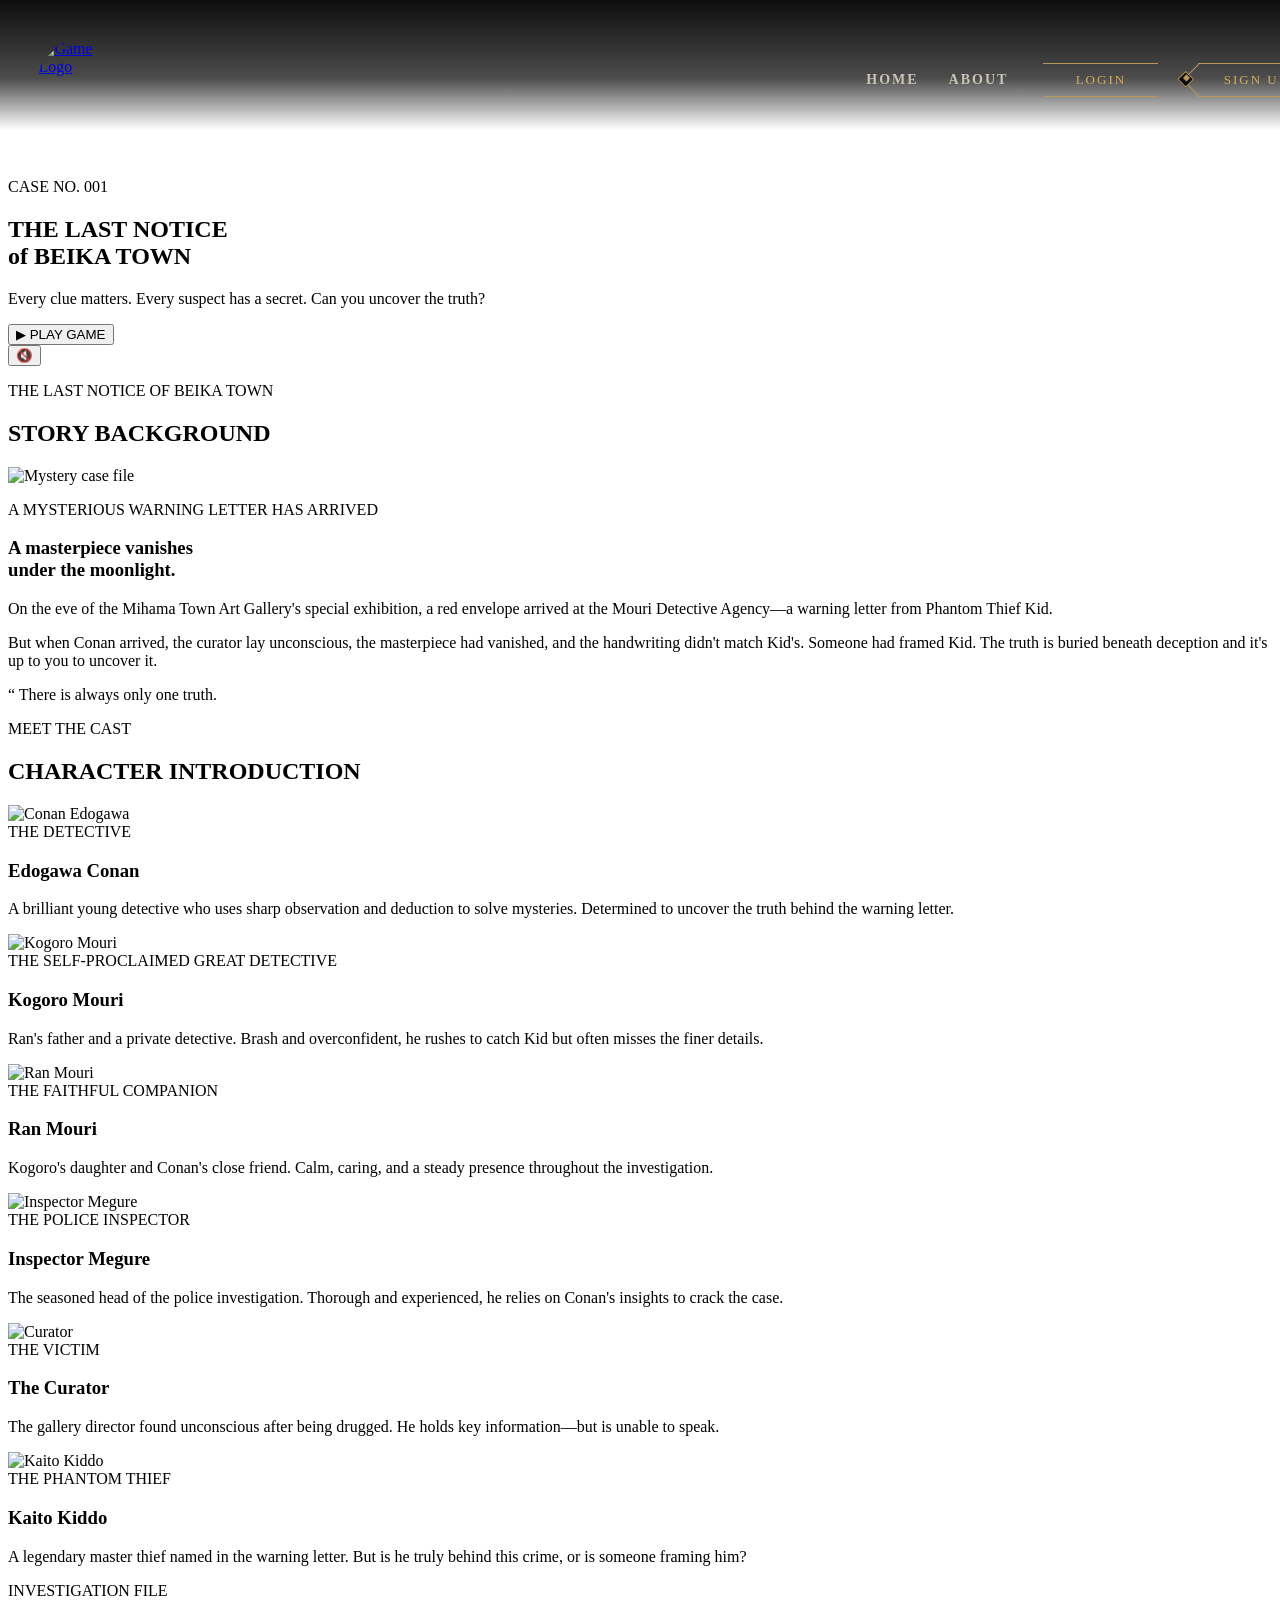
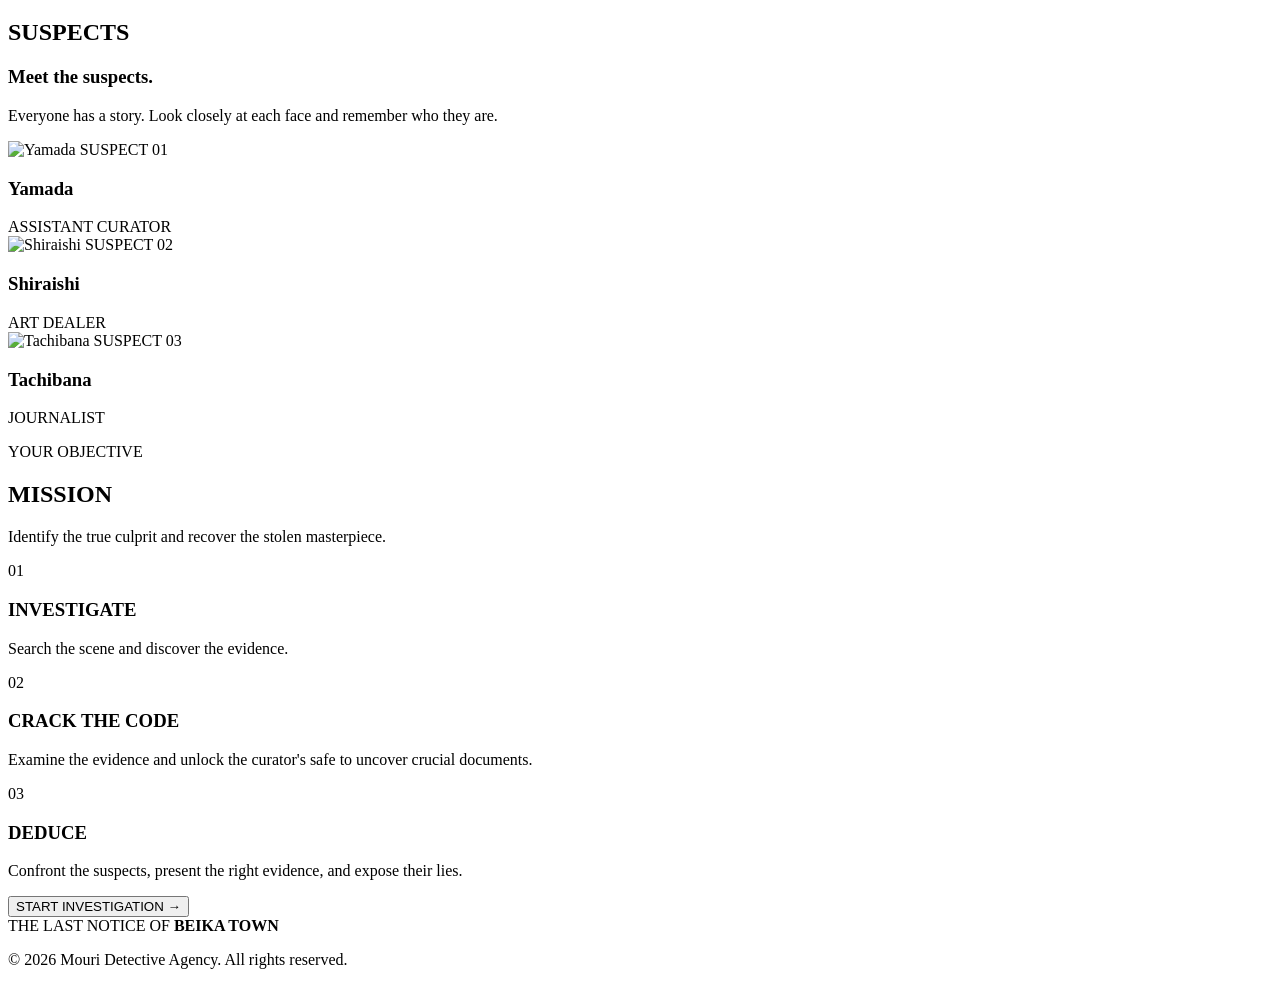
==== index.html @ ea70631b "Remove navigation header and add header.js script Removed the navigation header section and added a " ====
<!DOCTYPE html>
<html lang="en">
<head>
    <meta charset="UTF-8">
    <meta name="viewport" content="width=device-width, initial-scale=1.0">

    <title>The Last Notice of Beika Town | Home</title>

    <link rel="stylesheet" href="style.css">
</head>

<body>
    <div id="header"></div>

    <!-- ================= HERO / BANNER ================= -->

    <main id="home">

        <section class="hero">

            <!-- ================= HERO VIDEO ================= -->

            <video class="hero-video" autoplay muted loop playsinline>
                <source src="assets/Home/banner.mp4" type="video/mp4">
                Your browser does not support the video tag.
            </video>

            <!-- Dark overlay so text remains readable -->
            <div class="hero-overlay"></div>


            <!-- ================= HERO CONTENT ================= -->

            <div class="hero-content">

                <p class="case-number">
                    CASE NO. 001
                </p>

                <h1>
                    THE LAST NOTICE<br>
                    <span>of BEIKA TOWN</span>
                </h1>

                <p class="hero-description">
                    Every clue matters. Every suspect has a secret.
                    Can you uncover the truth?
                </p>

                <button class="play-button" id="playButton">
                    <span class="play-icon">▶</span>
                    PLAY GAME
                </button>

            </div>

            <!-- SOUND BUTTON -->
                <button class="sound-button" id="soundButton">
                    🔇
                </button>
        </section>


        <!-- ================= ABOUT / STORY ================= -->

        <section class="story section" id="about">

            <div class="section-heading">
                <div>
                    <p>THE LAST NOTICE OF BEIKA TOWN</p>
                    <h2>STORY BACKGROUND</h2>
                </div>
            </div>

            <div class="story-content">

                 <div class="story-image">
                    <img
                        src="assets/Home/Letter.png"
                        alt="Mystery case file"
                    >
                </div>

                <div class="story-text">

                    <p class="eyebrow">
                        A MYSTERIOUS WARNING LETTER HAS ARRIVED
                    </p>

                    <h3>
                        A masterpiece vanishes<br>
                        under the moonlight.
                    </h3>

                    <p>
                        On the eve of the Mihama Town Art Gallery's special exhibition, a red envelope arrived at the Mouri Detective Agency—a warning letter from Phantom Thief Kid.                     </p>

                    <p>
                        But when Conan arrived, the curator lay unconscious, the masterpiece had vanished, and the handwriting didn't match Kid's.
                        Someone had framed Kid. The truth is buried beneath deception and it's up to you to uncover it.
                    </p>

                    <p class="highlight">
                        <span>“</span>
                        There is always only one truth.
                    </p>

                </div>

            </div>

        </section>


        <!-- ================= CHARACTERS ================= -->

        <section class="characters section" id="characters">

            <div class="section-heading">
                <div>
                    <p>MEET THE CAST</p>
                    <h2>CHARACTER INTRODUCTION</h2>
                </div>
            </div>


            <div class="character-grid">

                <article class="character-card main-character">

                    <div class="character-image">
                        <img src="assets/Home/conan.webp" alt="Conan Edogawa">
                    </div>

                    <div class="character-info">
                        <span class="role">THE DETECTIVE</span>
                        <h3>Edogawa Conan</h3>

                        <p>
                            A brilliant young detective who uses sharp observation and deduction to solve mysteries. Determined to uncover the truth behind the warning letter.
                        </p>
                    </div>

                </article>


                <article class="character-card">

                    <div class="character-image">
                        <img src="assets/Home/mouri.webp" alt="Kogoro Mouri">
                    </div>

                    <div class="character-info">
                        <span class="role">THE SELF-PROCLAIMED GREAT DETECTIVE</span>
                        <h3>Kogoro Mouri</h3>

                        <p>
                            Ran's father and a private detective. Brash and overconfident, he rushes to catch Kid but often misses the finer details.
                        </p>
                    </div>

                </article>


                <article class="character-card">

                    <div class="character-image">
                        <img src="assets/Home/ran.webp" alt="Ran Mouri">
                    </div>

                    <div class="character-info">
                        <span class="role">THE FAITHFUL COMPANION</span>
                        <h3>Ran Mouri</h3>

                        <p>
                            Kogoro's daughter and Conan's close friend. Calm, caring, and a steady presence throughout the investigation.
                        </p>
                    </div>

                </article>

            </div>

            <div class="character-grid">

                <article class="character-card main-character">

                    <div class="character-image">
                        <img src="assets/Home/megure.webp" alt="Inspector Megure">
                    </div>

                    <div class="character-info">
                        <span class="role">THE POLICE INSPECTOR</span>
                        <h3>Inspector Megure</h3>

                        <p>
                            The seasoned head of the police investigation. Thorough and experienced, he relies on Conan's insights to crack the case.
                        </p>
                    </div>

                </article>


                <article class="character-card">

                    <div class="character-image">
                        <img src="assets/Home/curator.jpg" alt="Curator">
                    </div>

                    <div class="character-info">
                        <span class="role">THE VICTIM</span>
                        <h3>The Curator</h3>

                        <p>
                            The gallery director found unconscious after being drugged. He holds key information—but is unable to speak.
                        </p>
                    </div>

                </article>


                <article class="character-card">

                    <div class="character-image">
                        <img src="assets/Home/kaito.jpg" alt="Kaito Kiddo">
                    </div>

                    <div class="character-info">
                        <span class="role">THE PHANTOM THIEF</span>
                        <h3>Kaito Kiddo</h3>

                        <p>
                            A legendary master thief named in the warning letter. But is he truly behind this crime, or is someone framing him?
                        </p>
                    </div>

                </article>

            </div>

        </section>
        
        <!-- ================= SUSPECTS ================= -->

        <section class="suspects section" id="suspects">

            <div class="section-heading">

                <div>
                    <p>INVESTIGATION FILE</p>
                    <h2>SUSPECTS</h2>
                </div>
            </div>

            <div class="suspect-intro">
                <h3>Meet the suspects.</h3>

                <p>
                    Everyone has a story. Look closely at each face
                    and remember who they are.
                </p>
            </div>

            <div class="suspect-grid">

                <!-- SUSPECT 01 -->
                <article class="suspect-card">
                    <div class="suspect-photo">
                        <img src="assets/Home/yamada.jpg" alt="Yamada">
                        <span class="suspect-number">SUSPECT 01</span>
                    </div>

                    <div class="suspect-info">
                        <h3>Yamada</h3>
                        <span class="suspect-role">ASSISTANT CURATOR</span>
                    </div>
                </article>


                <!-- SUSPECT 02 -->
                <article class="suspect-card">
                    <div class="suspect-photo">
                        <img src="assets/Home/shirashi.jpg" alt="Shiraishi">
                        <span class="suspect-number">SUSPECT 02</span>
                    </div>

                    <div class="suspect-info">
                        <h3>Shiraishi</h3>
                        <span class="suspect-role">ART DEALER</span>
                    </div>
                </article>


                <!-- SUSPECT 03 -->
                <article class="suspect-card">
                    <div class="suspect-photo">
                        <img src="assets/Home/tachibana.jpg" alt="Tachibana">
                        <span class="suspect-number">SUSPECT 03</span>
                    </div>

                    <div class="suspect-info">
                        <h3>Tachibana</h3>
                        <span class="suspect-role">JOURNALIST</span>
                    </div>
                </article>

            </div>

        </section>

        <!-- ================= MISSION ================= -->

        <section class="mission section" id="mission">

            <div class="mission-overlay"></div>

            <div class="mission-content">

                <div class="section-heading centered">
                    <div>
                        <p>YOUR OBJECTIVE</p>
                        <h2>MISSION</h2>
                    </div>
                </div>

                <p class="mission-intro">
                    Identify the true culprit and recover the stolen masterpiece.
                </p>


                <div class="mission-steps">

                    <div class="mission-step">
                        <div class="step-number">01</div>
                        <h3>INVESTIGATE</h3>
                        <p>
                            Search the scene and discover the evidence.
                        </p>
                    </div>

                    <div class="mission-step">
                        <div class="step-number">02</div>
                        <h3>CRACK THE CODE</h3>
                        <p>
                            Examine the evidence and unlock the curator's safe to uncover crucial documents. 
                        </p>
                    </div>

                    <div class="mission-step">
                        <div class="step-number">03</div>
                        <h3>DEDUCE</h3>
                        <p>
                            Confront the suspects, present the right evidence, and expose their lies.
                        </p>
                    </div>

                </div>


                <button class="mission-play" id="missionPlay">
                    START INVESTIGATION
                    <span>→</span>
                </button>

            </div>

        </section>

    </main>


    <!-- ================= FOOTER ================= -->

    <footer>

        <div class="footer-logo">
            THE LAST NOTICE OF <strong>BEIKA TOWN</strong>
        </div>

        <p class="copyright">
            &copy; 2026 Mouri Detective Agency. All rights reserved.
        </p>

    </footer>


    <script src="Components/header.js"></script>
    <script src="script.js"></script>

</body>
</html>
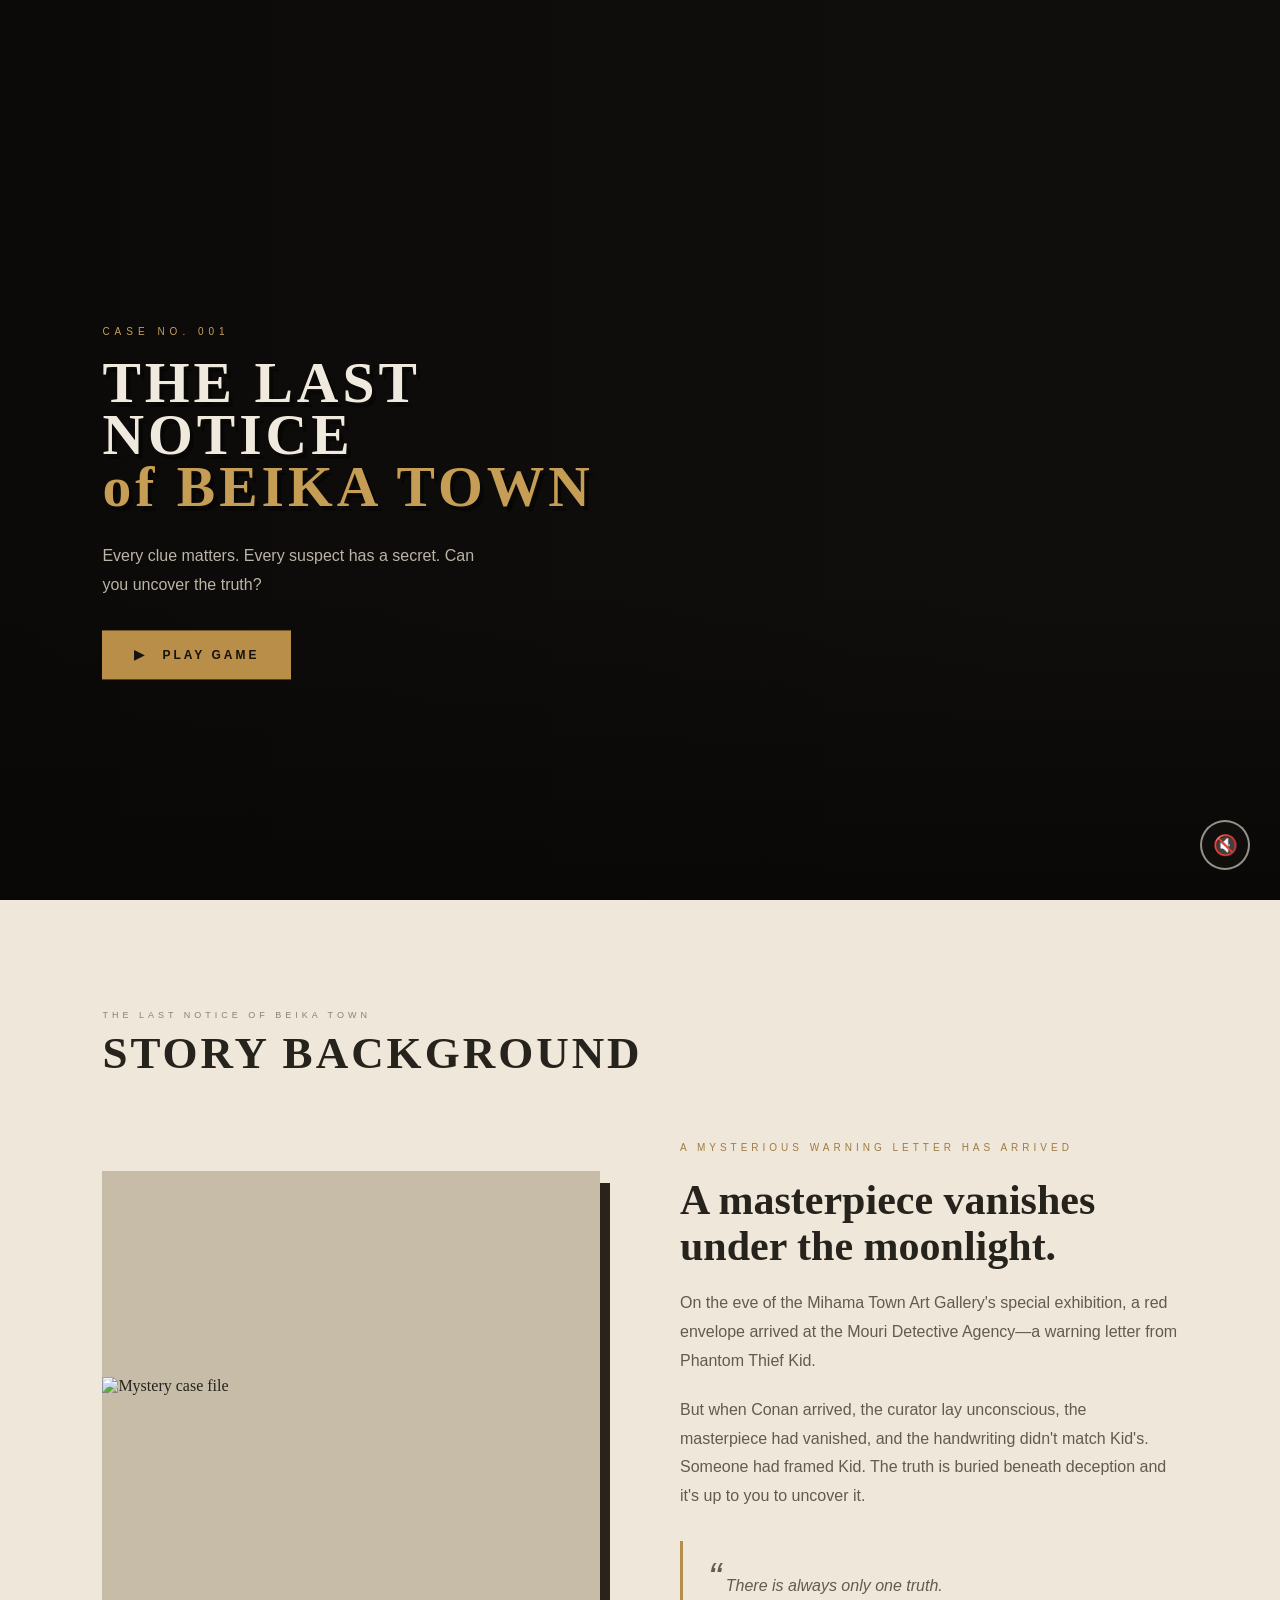
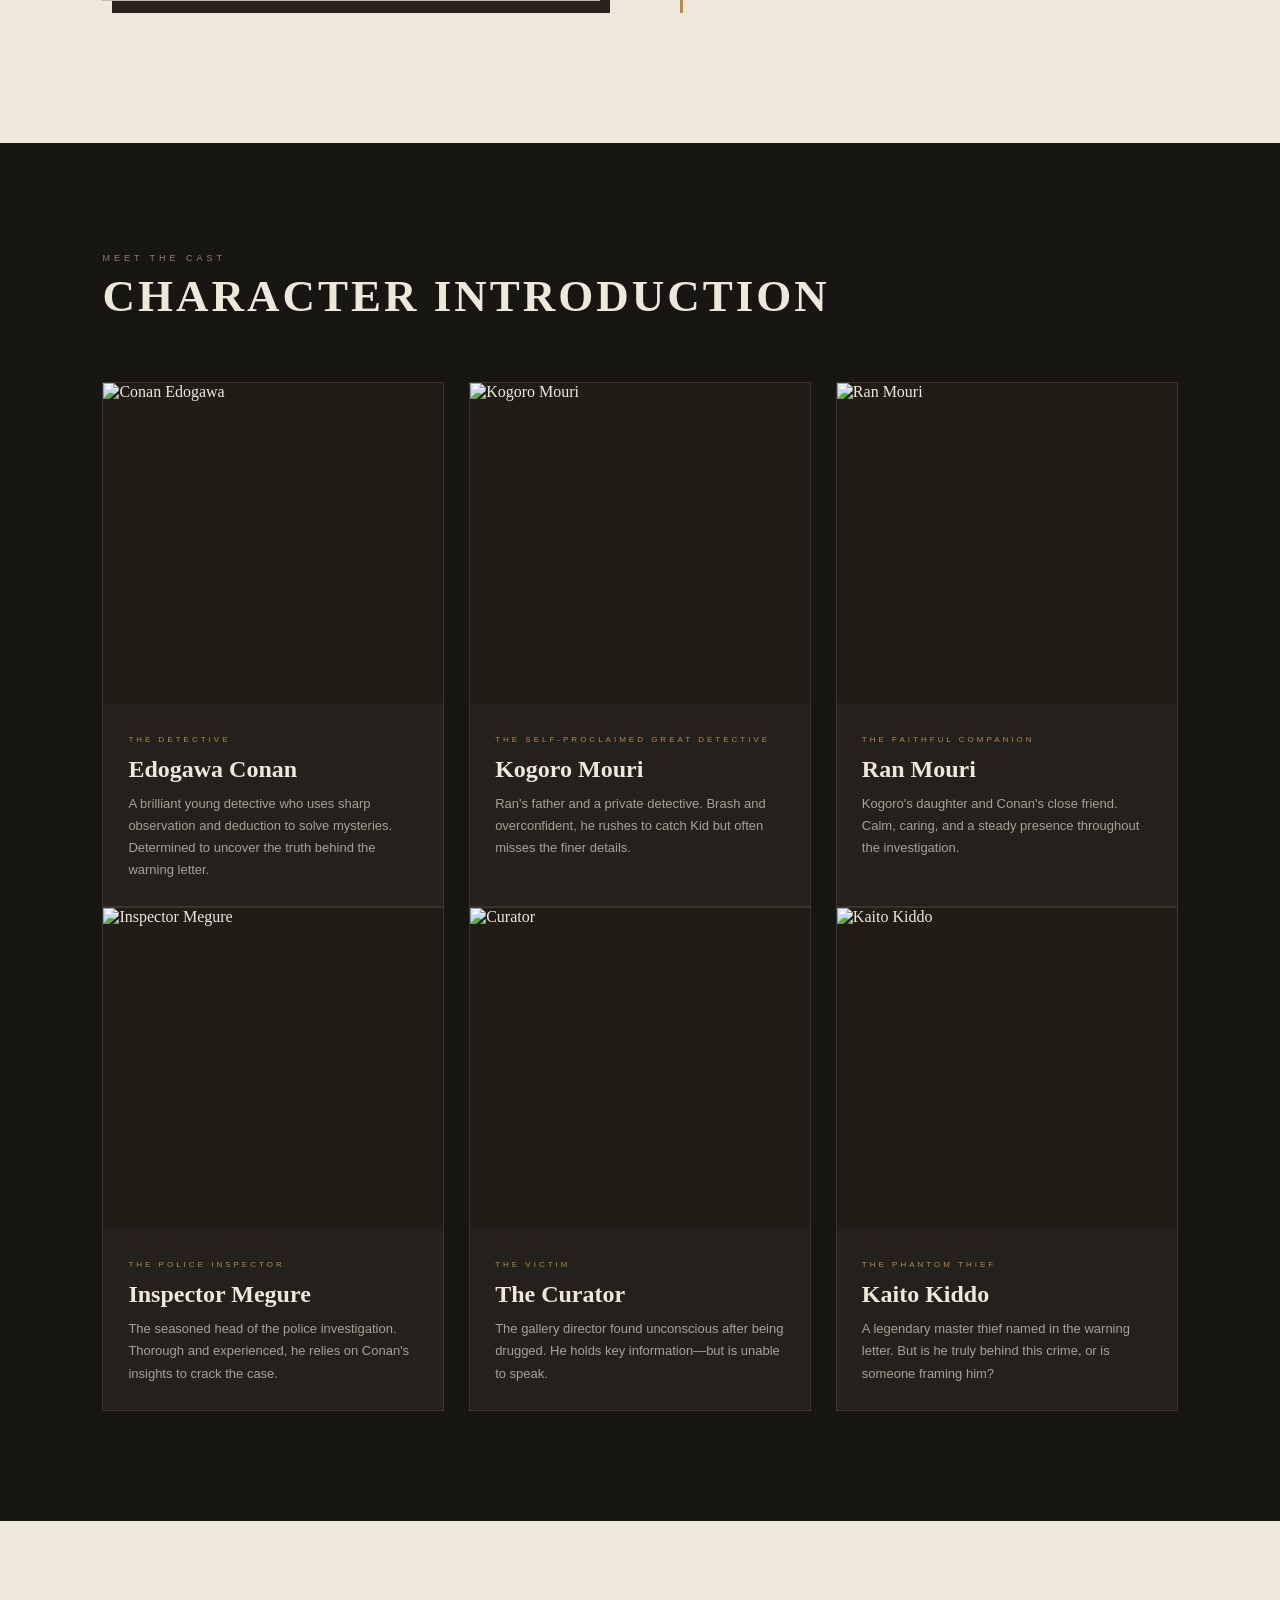
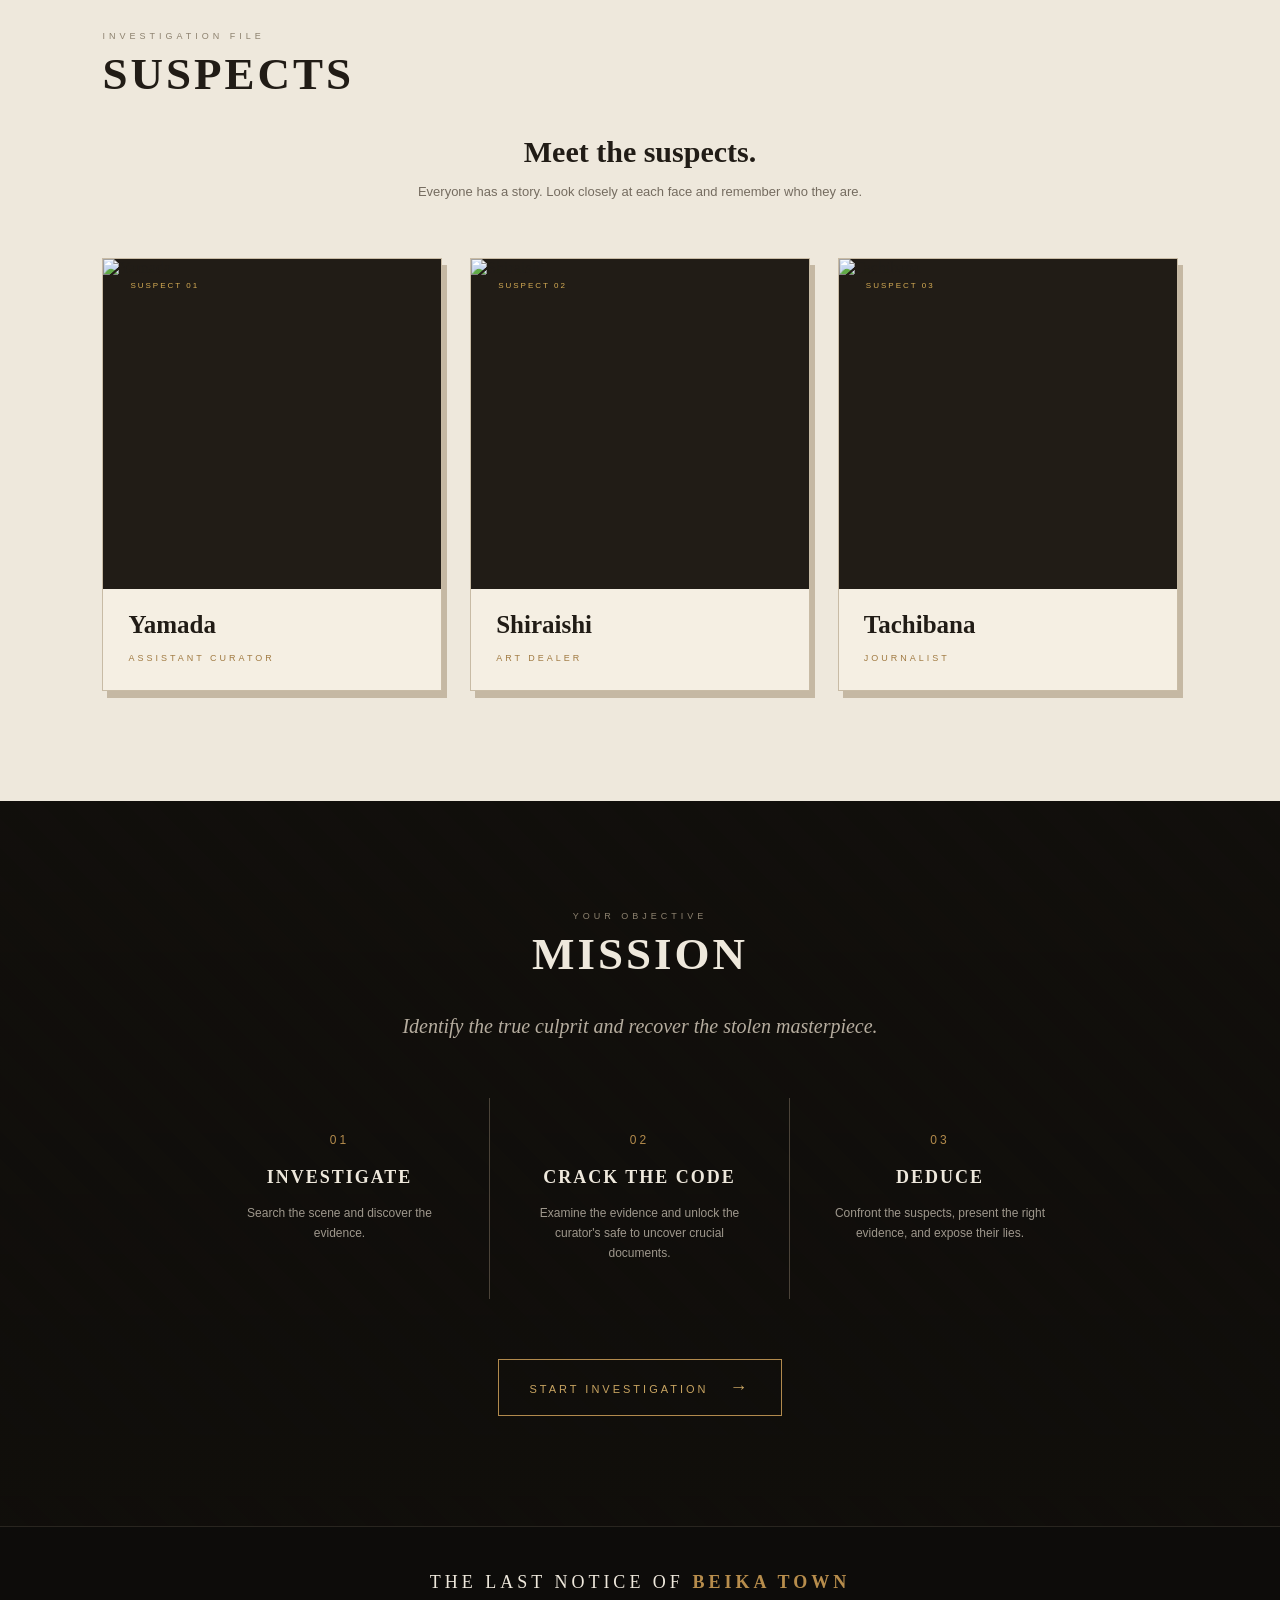
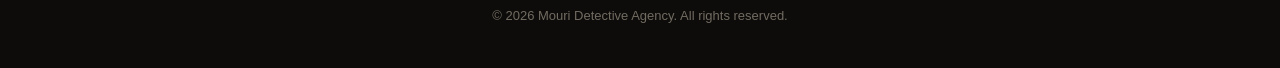
==== commit c57d09e4: "Add files via upload" ====
--- a/index.html
+++ b/index.html
@@ -55,7 +55,11 @@
             </div>
 
             <!-- SOUND BUTTON -->
-                <button class="sound-button" id="soundButton">
+                <button
+                    class="sound-button"
+                    id="soundButton"
+                    type="button"
+                    aria-label="Turn sound on">
                     🔇
                 </button>
         </section>
--- a/style.css
+++ b/style.css
@@ -0,0 +1,1058 @@
+/* =====================================================
+   GENERAL
+===================================================== */
+
+* {
+    margin: 0;
+    padding: 0;
+    box-sizing: border-box;
+}
+
+html {
+    scroll-behavior: smooth;
+}
+
+body {
+    font-family: Georgia, "Times New Roman", serif;
+    background: #11100e;
+    color: #eee8dc;
+}
+
+button,
+a {
+    font-family: inherit;
+}
+
+a {
+    text-decoration: none;
+    color: inherit;
+}
+
+
+/* =====================================================
+   HERO VIDEO BANNER
+===================================================== */
+
+.hero {
+    position: relative;
+
+    width: 100%;
+    height: 100vh;
+    min-height: 700px;
+
+    overflow: hidden;
+
+    background: #11100E;
+}
+
+
+/* VIDEO */
+
+.hero-video {
+    position: absolute;
+
+    top: 0;
+    left: 0;
+
+    width: 100%;
+    height: 100%;
+
+    object-fit: cover;
+
+    z-index: 0;
+}
+
+
+/* DARK OVERLAY */
+
+.hero-overlay {
+    position: absolute;
+
+    inset: 0;
+
+    background:
+        linear-gradient(
+            90deg,
+            rgba(10, 9, 7, 0.90) 0%,
+            rgba(10, 9, 7, 0.65) 20%,
+            rgba(10, 9, 7, 0.25) 80%
+        );
+
+    z-index: 1;
+}
+
+
+/* ADDITIONAL BOTTOM SHADOW */
+
+.hero::after {
+    content: "";
+
+    position: absolute;
+
+    left: 0;
+    right: 0;
+    bottom: 0;
+
+    height: 35%;
+
+    background:
+        linear-gradient(
+            transparent,
+            rgba(8, 7, 5, 0.85)
+        );
+
+    z-index: 2;
+
+    pointer-events: none;
+}
+
+/* =====================================================
+   SOUND BUTTON
+===================================================== */
+
+.sound-button {
+    position: absolute;
+
+    right: 30px;
+    bottom: 30px;
+
+    width: 50px;
+    height: 50px;
+
+    border: 2px solid rgba(238, 232, 220, 0.6);
+    border-radius: 50%;
+
+    background: rgba(17, 16, 14, 0.85);
+
+    color: #EEE8DC;
+
+    font-size: 20px;
+
+    cursor: pointer;
+
+    display: flex;
+    align-items: center;
+    justify-content: center;
+
+    z-index: 20;
+
+    pointer-events: auto;
+
+    transition:
+        background 0.3s ease,
+        border-color 0.3s ease,
+        transform 0.3s ease;
+}
+
+.sound-button:hover {
+    background: #B18A4D;
+
+    border-color: #B18A4D;
+
+    transform: scale(1.08);
+}
+
+.sound-button:active {
+    transform: scale(0.95);
+}
+
+/* =====================================================
+   HERO CONTENT
+===================================================== */
+
+.hero-content {
+    position: absolute;
+
+    left: 8%;
+    top: 50%;
+
+    transform: translateY(-35%);
+
+    max-width: 500px;
+
+    z-index: 5;
+}
+
+.case-number {
+    font-family: Arial, sans-serif;
+
+    font-size: 10px;
+    letter-spacing: 5px;
+
+    color: #c3a260;
+
+    margin-bottom: 20px;
+}
+
+.hero h1 {
+    font-size: clamp(30px, 4.5vw, 80px);
+
+    line-height: 0.9;
+
+    letter-spacing: 4px;
+
+    color: #f0e9dd;
+
+    text-shadow: 4px 5px 0 rgba(0,0,0,0.4);
+}
+
+.hero h1 span {
+    color: #c69d54;
+}
+
+.hero-description {
+    max-width: 400px;
+
+    margin: 30px 0;
+
+    font-family: Arial, sans-serif;
+
+    line-height: 1.8;
+
+    color: #bcb4a6;
+}
+
+.play-button {
+    display: flex;
+    align-items: center;
+    gap: 15px;
+
+    padding: 17px 32px;
+
+    background: #b98e48;
+
+    border: none;
+
+    color: #15120e;
+
+    font-family: Arial, sans-serif;
+
+    font-size: 12px;
+    font-weight: bold;
+
+    letter-spacing: 3px;
+
+    cursor: pointer;
+
+    transition: 0.3s;
+}
+
+.play-button:hover {
+    background: #e0bb73;
+
+    transform: translateY(-4px);
+
+    box-shadow: 0 10px 25px rgba(0,0,0,0.4);
+}
+
+.play-icon {
+    font-size: 13px;
+}
+
+
+
+/* =====================================================
+   GENERAL SECTIONS
+===================================================== */
+
+.section {
+    padding: 110px 8%;
+}
+
+.story {
+    background: #eee7da;
+
+    color: #26221c;
+}
+
+.characters {
+    background: #181613;
+}
+
+.mission {
+    position: relative;
+
+    background:
+        linear-gradient(
+            rgba(15,13,10,0.9),
+            rgba(15,13,10,0.95)
+        ),
+        repeating-linear-gradient(
+            45deg,
+            #27221b,
+            #27221b 20px,
+            #211c16 20px,
+            #211c16 40px
+        );
+}
+
+.section-heading {
+    display: flex;
+    align-items: center;
+    gap: 20px;
+
+    margin-bottom: 60px;
+}
+
+.section-heading > span {
+    font-family: Arial, sans-serif;
+
+    font-size: 13px;
+    letter-spacing: 3px;
+
+    color: #ad8749;
+}
+
+.section-heading p {
+    font-family: Arial, sans-serif;
+
+    font-size: 9px;
+    letter-spacing: 4px;
+
+    color: #8d826f;
+
+    margin-bottom: 7px;
+}
+
+.section-heading h2 {
+    font-size: clamp(28px, 4vw, 45px);
+
+    letter-spacing: 3px;
+}
+
+
+/* =====================================================
+   STORY
+===================================================== */
+
+.story-content {
+    display: grid;
+
+    grid-template-columns: 1fr 1fr;
+
+    gap: 80px;
+
+    align-items: center;
+}
+
+.story-image {
+    position: relative;
+
+    min-height: 430px;
+
+    display: flex;
+    align-items: center;
+    justify-content: center;
+
+    background:
+        repeating-linear-gradient(
+            0deg,
+            #c7bca8,
+            #c7bca8 2px,
+            #c3b7a1 3px,
+            #c3b7a1 4px
+        );
+
+    box-shadow: 10px 12px 0 #29231c;
+}
+
+
+.story-image {
+    position: relative;
+
+    width: 100%;
+    min-height: 430px;
+
+    display: flex;
+    align-items: center;
+    justify-content: center;
+
+    background: #c7bca8;
+
+    overflow: hidden;
+
+    box-shadow: 10px 12px 0 #29231c;
+}
+
+.story-image img {
+    width: 100%;
+    height: 100%;
+
+    max-height: 500px;
+
+    object-fit: cover;
+
+    display: block;
+
+    transition: transform 0.5s ease;
+}
+
+.story-image:hover img {
+    transform: scale(1.03);
+}
+
+.story-text .eyebrow {
+    font-family: Arial, sans-serif;
+
+    font-size: 10px;
+
+    letter-spacing: 4px;
+
+    color: #a17b43;
+}
+
+.story-text h3 {
+    margin: 20px 0;
+
+    font-size: 42px;
+
+    line-height: 1.1;
+}
+
+.story-text > p {
+    margin-bottom: 20px;
+
+    font-family: Arial, sans-serif;
+
+    line-height: 1.8;
+
+    color: #625b50;
+}
+
+.highlight {
+    margin-top: 30px;
+
+    padding-left: 25px;
+
+    border-left: 3px solid #b58d4d;
+
+    font-style: italic;
+}
+
+.highlight span {
+    font-size: 40px;
+}
+
+
+/* =====================================================
+   CHARACTERS
+===================================================== */
+
+.character-grid {
+    display: grid;
+
+    grid-template-columns: repeat(3, 1fr);
+
+    gap: 25px;
+}
+
+.character-card {
+    background: #24211d;
+
+    border: 1px solid #39342d;
+
+    transition: 0.3s;
+}
+
+.character-card:hover {
+    transform: translateY(-8px);
+
+    border-color: #a9854b;
+}
+
+.character-image {
+    width: 100%;
+    height: 320px;
+
+    overflow: hidden;
+
+    background: #211C16;
+}
+
+.character-image img {
+    width: 100%;
+    height: 100%;
+
+    display: block;
+
+    object-fit: cover;
+
+    transition: transform 0.5s ease;
+}
+
+
+/* Hover effect */
+
+.character-card:hover .character-image img {
+    transform: scale(1.05);
+}
+
+.character-symbol {
+    margin-top: 20px;
+
+    font-size: 65px;
+
+    color: #b18b50;
+}
+
+.character-info {
+    padding: 25px;
+}
+
+.character-info .role {
+    font-family: Arial, sans-serif;
+
+    font-size: 8px;
+
+    letter-spacing: 3px;
+
+    color: #b18a4e;
+}
+
+.character-info h3 {
+    margin: 10px 0;
+
+    font-size: 24px;
+}
+
+.character-info p {
+    font-family: Arial, sans-serif;
+
+    font-size: 13px;
+
+    line-height: 1.7;
+
+    color: #a8a097;
+}
+
+/* =====================================================
+   SUSPECTS
+===================================================== */
+
+.suspects {
+    background: #eee8dc;
+    color: #211c16;
+}
+
+.suspect-intro {
+    max-width: 600px;
+    margin: -25px auto 55px;
+    text-align: center;
+}
+
+.suspect-intro h3 {
+    font-size: 30px;
+    margin-bottom: 12px;
+}
+
+.suspect-intro p {
+    font-family: Arial, sans-serif;
+    font-size: 13px;
+    line-height: 1.7;
+    color: #756c60;
+}
+
+.suspect-grid {
+    display: grid;
+    grid-template-columns: repeat(3, 1fr);
+    gap: 28px;
+}
+
+.suspect-card {
+    position: relative;
+    background: #f5efe3;
+    border: 1px solid #c8bba5;
+    box-shadow: 5px 7px 0 #c5b8a3;
+    transition: transform 0.3s ease, box-shadow 0.3s ease;
+}
+
+.suspect-card:hover {
+    transform: translateY(-8px) rotate(-1deg);
+    box-shadow: 8px 14px 0 #b5a78f;
+}
+
+.suspect-photo {
+    position: relative;
+    width: 100%;
+    height: 330px;
+    overflow: hidden;
+    background: #211c16;
+}
+
+.suspect-photo img {
+    width: 100%;
+    height: 100%;
+    display: block;
+    object-fit: cover;
+    filter: grayscale(15%);
+    transition: transform 0.5s ease, filter 0.5s ease;
+}
+
+.suspect-card:hover .suspect-photo img {
+    transform: scale(1.05);
+    filter: grayscale(0%);
+}
+
+.suspect-number {
+    position: absolute;
+    top: 15px;
+    left: 15px;
+    padding: 7px 12px;
+    background: #211c16;
+    color: #d7ad55;
+    font-family: Arial, sans-serif;
+    font-size: 8px;
+    letter-spacing: 2px;
+}
+
+.suspect-info {
+    padding: 22px 25px 25px;
+}
+
+.suspect-info h3 {
+    margin-bottom: 8px;
+    font-size: 25px;
+}
+
+.suspect-role {
+    font-family: Arial, sans-serif;
+    font-size: 9px;
+    letter-spacing: 3px;
+    color: #a17b43;
+}
+
+/* =====================================================
+   MISSION
+===================================================== */
+
+.mission {
+    min-height: 700px;
+
+    display: flex;
+    align-items: center;
+    justify-content: center;
+
+    text-align: center;
+}
+
+.mission-content {
+    position: relative;
+
+    z-index: 2;
+
+    width: 100%;
+}
+
+.centered {
+    justify-content: center;
+}
+
+.mission-intro {
+    margin-top: -25px;
+    margin-bottom: 60px;
+
+    font-size: 20px;
+
+    font-style: italic;
+
+    color: #b6ad9f;
+}
+
+.mission-steps {
+    display: grid;
+
+    grid-template-columns: repeat(3, 1fr);
+
+    max-width: 900px;
+
+    margin: 0 auto 60px;
+}
+
+.mission-step {
+    padding: 35px;
+
+    border-right: 1px solid #4b4338;
+}
+
+.mission-step:last-child {
+    border-right: none;
+}
+
+.step-number {
+    margin-bottom: 20px;
+
+    font-family: Arial, sans-serif;
+
+    font-size: 12px;
+
+    letter-spacing: 3px;
+
+    color: #b38b4c;
+}
+
+.mission-step h3 {
+    margin-bottom: 15px;
+
+    font-size: 18px;
+
+    letter-spacing: 2px;
+}
+
+.mission-step p {
+    font-family: Arial, sans-serif;
+
+    font-size: 12px;
+
+    line-height: 1.7;
+
+    color: #9e978c;
+}
+
+.mission-play {
+    padding: 17px 30px;
+
+    background: transparent;
+
+    border: 1px solid #b18a4d;
+
+    color: #c8a461;
+
+    font-family: Arial, sans-serif;
+
+    font-size: 11px;
+
+    letter-spacing: 3px;
+
+    cursor: pointer;
+
+    transition: 0.3s;
+}
+
+.mission-play span {
+    margin-left: 15px;
+
+    font-size: 18px;
+}
+
+.mission-play:hover {
+    background: #b18a4d;
+
+    color: #15120f;
+}
+
+
+/* =====================================================
+   FOOTER
+===================================================== */
+
+footer {
+    padding: 45px 8%;
+
+    text-align: center;
+
+    background: #0d0c0a;
+
+    border-top: 1px solid #29251f;
+}
+
+.footer-logo {
+    margin-bottom: 15px;
+
+    font-size: 18px;
+
+    letter-spacing: 4px;
+}
+
+.footer-logo strong {
+    color: #b78d4c;
+}
+
+footer p {
+    font-family: Arial, sans-serif;
+
+    font-size: 11px;
+
+    color: #716b61;
+}
+
+.copyright {
+    margin-top: 15px;
+
+    font-size: 13px;
+}
+
+
+/* =====================================================
+   RESPONSIVE
+===================================================== */
+
+@media (max-width: 1000px) {
+
+    .wall {
+        right: 3%;
+        width: 430px;
+    }
+
+    .conan-container {
+        right: 15%;
+    }
+
+    .hero-content {
+        left: 5%;
+    }
+
+    .story-content {
+        gap: 40px;
+    }
+
+}
+
+
+@media (max-width: 800px) {
+
+    .navbar nav {
+        position: absolute;
+
+        top: 78px;
+        left: 0;
+
+        width: 100%;
+
+        display: none;
+        flex-direction: column;
+
+        padding: 25px;
+
+        background: #151310;
+
+        gap: 25px;
+    }
+
+    .navbar nav.active {
+        display: flex;
+    }
+
+    .menu-toggle {
+        display: block;
+    }
+
+    .hero {
+        min-height: 950px;
+    }
+
+    .wall {
+        top: 120px;
+        right: 50%;
+
+        transform: translateX(50%);
+
+        width: 90%;
+        max-width: 500px;
+    }
+
+    .conan-container {
+        display: none;
+    }
+
+    .hero-content {
+        top: auto;
+        bottom: 80px;
+        left: 8%;
+
+        transform: none;
+
+        max-width: 85%;
+    }
+
+    .hero h1 {
+        font-size: 55px;
+    }
+
+    .note,
+    .magnifying-glass {
+        display: none;
+    }
+
+    .story-content {
+        grid-template-columns: 1fr;
+    }
+
+    .character-grid {
+        grid-template-columns: 1fr;
+    }
+
+    .mission-steps {
+        grid-template-columns: 1fr;
+    }
+
+    .mission-step {
+        border-right: none;
+
+        border-bottom: 1px solid #4b4338;
+    }
+
+    .mission-step:last-child {
+        border-bottom: none;
+    }
+
+}
+
+
+@media (max-width: 500px) {
+
+    .navbar {
+        padding: 0 5%;
+    }
+
+    .logo strong {
+        font-size: 18px;
+    }
+
+    .hero {
+        min-height: 900px;
+    }
+
+    .developer-frames {
+        gap: 8px;
+    }
+
+    .photo-placeholder {
+        height: 90px;
+
+        border-width: 4px;
+    }
+
+    .photo-frame p {
+        font-size: 7px;
+    }
+
+    .wall {
+        padding: 15px;
+
+        border-width: 6px;
+    }
+
+    .hero h1 {
+        font-size: 42px;
+    }
+
+    .hero-description {
+        font-size: 13px;
+    }
+
+    .section {
+        padding: 80px 6%;
+    }
+
+    .story-text h3 {
+        font-size: 32px;
+    }
+
+    .story-image {
+        min-height: 320px;
+    }
+
+    .document {
+        width: 75%;
+    }
+
+}
+
+@media (max-width: 768px) {
+
+    .suspects {
+        padding-left: 20px;
+        padding-right: 20px;
+    }
+
+    .suspect-intro {
+        margin: -10px auto 35px;
+        max-width: 500px;
+    }
+
+    .suspect-intro h3 {
+        font-size: 25px;
+    }
+
+    .suspect-intro p {
+        font-size: 12px;
+        line-height: 1.6;
+    }
+
+    .suspect-grid {
+        grid-template-columns: 1fr;
+        gap: 25px;
+        max-width: 450px;
+        margin: 0 auto;
+    }
+
+    .suspect-card {
+        width: 100%;
+    }
+
+    .suspect-photo {
+        height: 360px;
+    }
+
+    .suspect-info {
+        padding: 20px 22px 23px;
+    }
+
+    .suspect-info h3 {
+        font-size: 23px;
+    }
+
+    .suspect-role {
+        font-size: 8px;
+        letter-spacing: 2.5px;
+    }
+}
+
+
+@media (max-width: 480px) {
+
+    .suspects {
+        padding-left: 16px;
+        padding-right: 16px;
+    }
+
+    .suspect-intro {
+        margin-bottom: 30px;
+    }
+
+    .suspect-intro h3 {
+        font-size: 23px;
+    }
+
+    .suspect-intro p {
+        font-size: 11px;
+    }
+
+    .suspect-grid {
+        gap: 20px;
+    }
+
+    .suspect-photo {
+        height: 300px;
+    }
+
+    .suspect-number {
+        top: 12px;
+        left: 12px;
+        padding: 6px 10px;
+        font-size: 7px;
+    }
+
+    .suspect-info {
+        padding: 18px 20px 20px;
+    }
+
+    .suspect-info h3 {
+        font-size: 21px;
+    }
+
+    .suspect-role {
+        font-size: 8px;
+        letter-spacing: 2px;
+    }
+}
